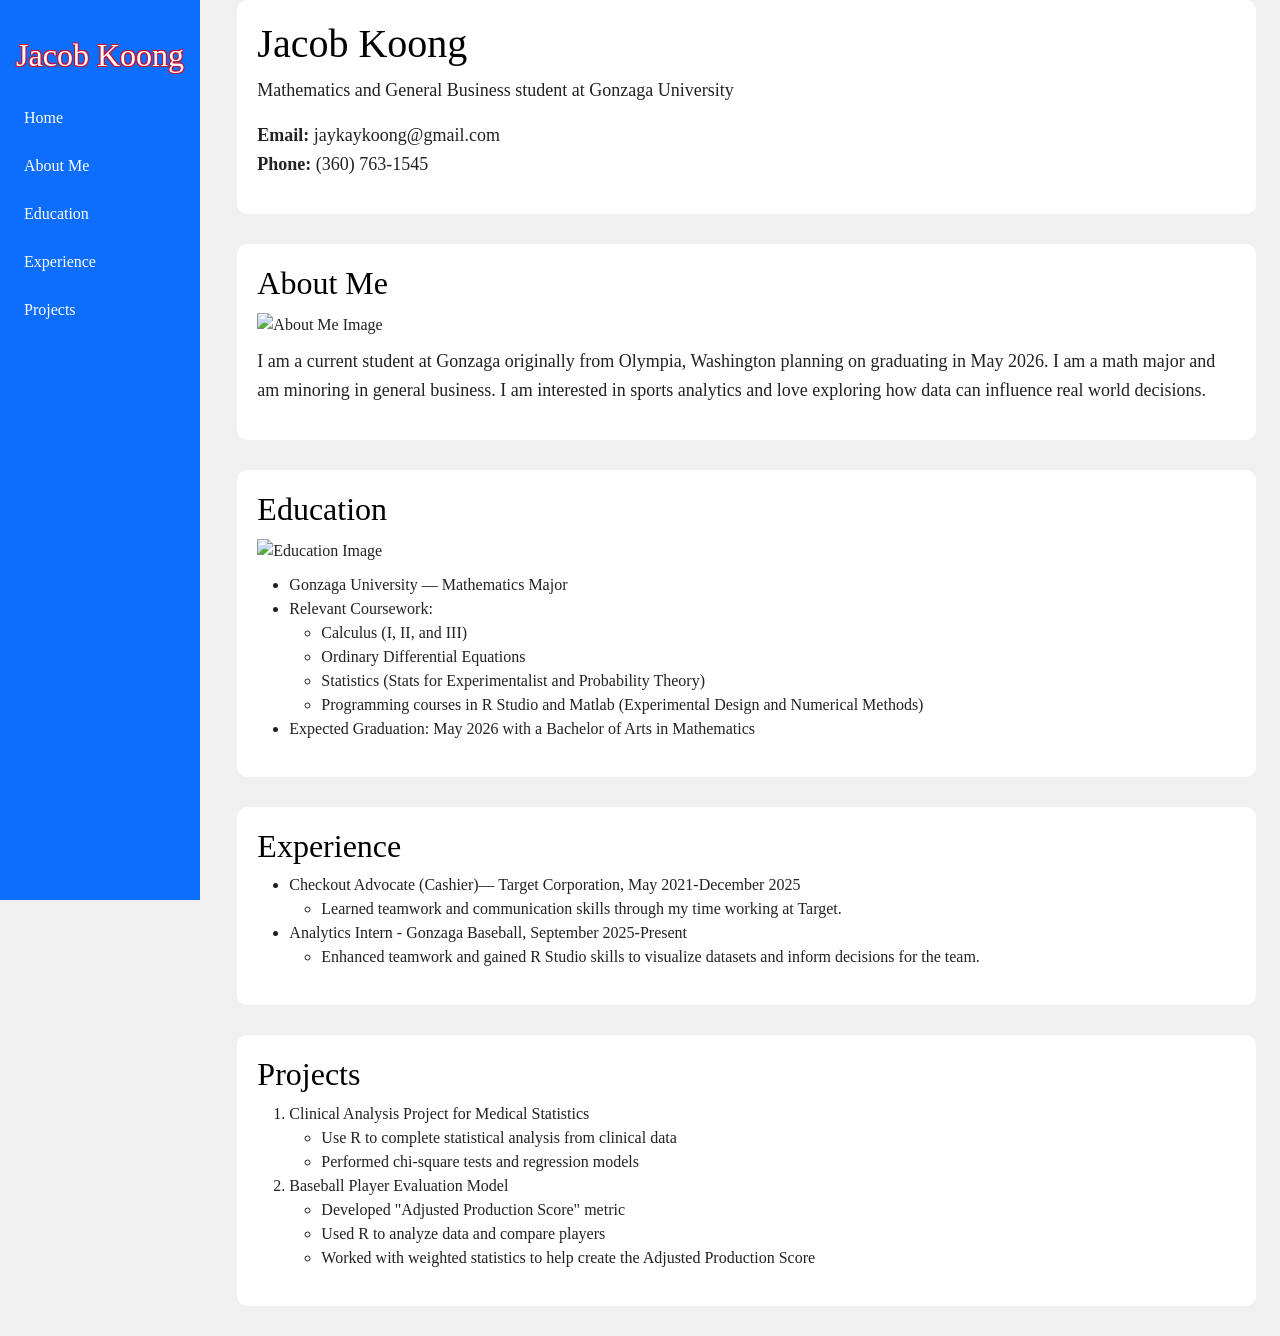
==== index.html @ 12a0ae85 "Rename intex.html to index.html" ====
<!DOCTYPE html>
<html lang="en">
<head>
    <meta charset="UTF-8">
    <title>Jacob Koong - Portfolio</title>

    <!-- Bootstrap CSS -->
    <link href="https://cdn.jsdelivr.net/npm/bootstrap@5.3.2/dist/css/bootstrap.min.css" rel="stylesheet">

    <!-- Custom CSS -->
    <link rel="stylesheet" href="style.css">
</head>
<body>

<!-- Use Bootstrap container-fluid for full-width layout -->
<div class="container-fluid">
    <div class="row">

        <!-- Sidebar -->
        <nav class="col-md-3 col-lg-2 d-md-block bg-primary sidebar collapse">
            <div class="position-sticky pt-3">
                <h2>Jacob Koong</h2>
                <ul class="nav flex-column">
                    <li class="nav-item">
                        <a class="nav-link text-white" href="#home">Home</a>
                    </li>
                    <li class="nav-item">
                        <a class="nav-link text-white" href="#about">About Me</a>
                    </li>
                    <li class="nav-item">
                        <a class="nav-link text-white" href="#education">Education</a>
                    </li>
                    <li class="nav-item">
                        <a class="nav-link text-white" href="#experience">Experience</a>
                    </li>
                    <li class="nav-item">
                        <a class="nav-link text-white" href="#projects">Projects</a>
                    </li>
                </ul>
            </div>
        </nav>

        <!-- Main content -->
        <main class="col-md-9 ms-sm-auto col-lg-10 px-md-4">
            <section id="home">
    <h1>Jacob Koong</h1>
    <p>Mathematics and General Business student at Gonzaga University</p>

    <p>
        <strong>Email:</strong> jaykaykoong@gmail.com <br>
        <strong>Phone:</strong> (360) 763-1545
    </p>
</section>

            <section id="about">
                <h2>About Me</h2>
                <img src="/Users/jacobkoong/Downloads/IMG_3758.jpg" alt="About Me Image" class="section-img img-fluid">
                <p>I am a current student at Gonzaga originally from Olympia, Washington planning on graduating in May 2026. I am a math major and am minoring in general business. I am interested in sports analytics and love exploring how data can influence real world decisions.</p>
            </section>

            <section id="education">
                <h2>Education</h2>
                <img src="/Users/jacobkoong/Downloads/IMG_3834.jpg" alt="Education Image" class="section-img img-fluid">
                <ul>
                    <li>Gonzaga University — Mathematics Major</li>
                    <li>Relevant Coursework:
                        <ul>
                            <li>Calculus (I, II, and III)</li>
                            <li>Ordinary Differential Equations</li>
                            <li>Statistics (Stats for Experimentalist and Probability Theory)</li>
                            <li>Programming courses in R Studio and Matlab (Experimental Design and Numerical Methods)</li>
                        </ul>
                    </li>
                    <li>Expected Graduation: May 2026 with a Bachelor of Arts in Mathematics</li>
                </ul>
            </section>

            <section id="experience">
                <h2>Experience</h2>
                <ul>
                    <li>Checkout Advocate (Cashier)— Target Corporation, May 2021-December 2025
                        <ul>
                            <li>Learned teamwork and communication skills through my time working at Target.</li>
                        </ul>
                    </li>
                    <li>Analytics Intern - Gonzaga Baseball, September 2025-Present
                        <ul>
                            <li>Enhanced teamwork and gained R Studio skills to visualize datasets and inform decisions for the team.</li>
                        </ul>
                    </li>
                </ul>
            </section>

            <section id="projects">
                <h2>Projects</h2>
                <ol>
                    <li>Clinical Analysis Project for Medical Statistics
                        <ul>
                            <li>Use R to complete statistical analysis from clinical data</li>
                            <li>Performed chi-square tests and regression models</li>
                        </ul>
                    </li>
                    <li>Baseball Player Evaluation Model
                        <ul>
                            <li>Developed "Adjusted Production Score" metric</li>
                            <li>Used R to analyze data and compare players</li>
                            <li>Worked with weighted statistics to help create the Adjusted Production Score</li>
                        </ul>
                    </li>
                </ol>
            </section>
        </main>
    </div>
</div>

<!-- Bootstrap JS Bundle -->
<script src="https://cdn.jsdelivr.net/npm/bootstrap@5.3.2/dist/js/bootstrap.bundle.min.js"></script>
</body>
</html>
---- style.css ----
/* General */
body {
    font-family: "Times New Roman", Times, serif;
    margin: 0;
    background-color: #f0f0f0; /* light background for readability */
    color: #222;
}

/* Sidebar */
.sidebar {
    height: 100%;
    width: 200px;
    position: fixed;
    background-color: #041E42; /* Navy blue */
    padding-top: 20px;
}

.sidebar h2 {
    color: white; /* sidebar title text color */
    text-shadow: 
        -1px -1px 0 #C8102E,  
         1px -1px 0 #C8102E,  
        -1px  1px 0 #C8102E,  
         1px  1px 0 #C8102E;  
    text-align: center;
    margin-bottom: 20px;
    font-family: "Times New Roman", Times, serif;
}

.sidebar a {
    display: block;
    color: white;
    padding: 12px;
    text-decoration: none;
    font-family: "Times New Roman", Times, serif;
}

.sidebar a:hover {
    background-color: #C8102E; /* red hover */
}

/* Main content */
.main {
    margin-left: 220px;
    padding: 20px;
}

/* Sections */
section {
    background-color: white;
    padding: 20px;
    margin-bottom: 30px;
    border-radius: 10px;
}

/* Headings in sections */
h1, h2 {
    color: black; /* black headings in sections */
    font-family: "Times New Roman", Times, serif;
}

/* Paragraph text */
p {
    font-size: 18px; 
    line-height: 1.6; 
}

/* Images in sections */
.section-img {
    width: 100%;
    max-width: 500px;
    display: block;
    margin: 10px 0;
}
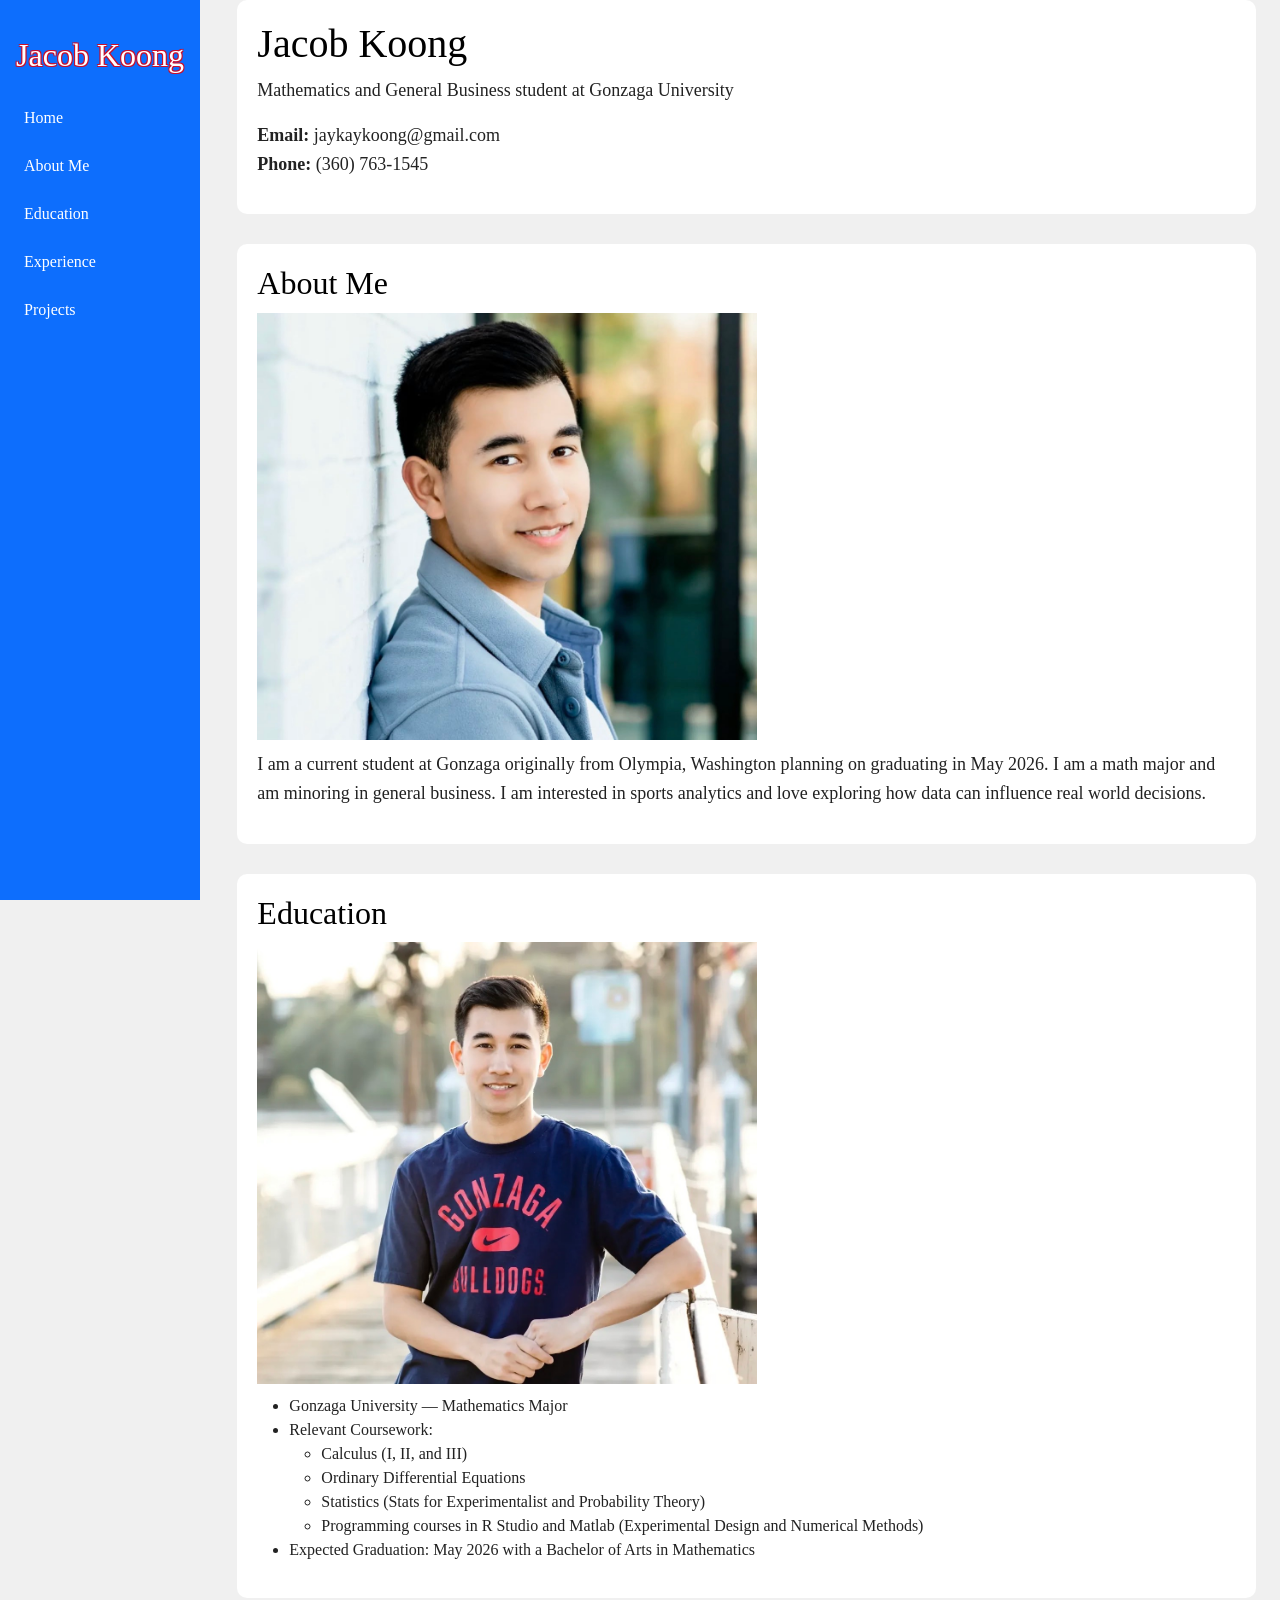
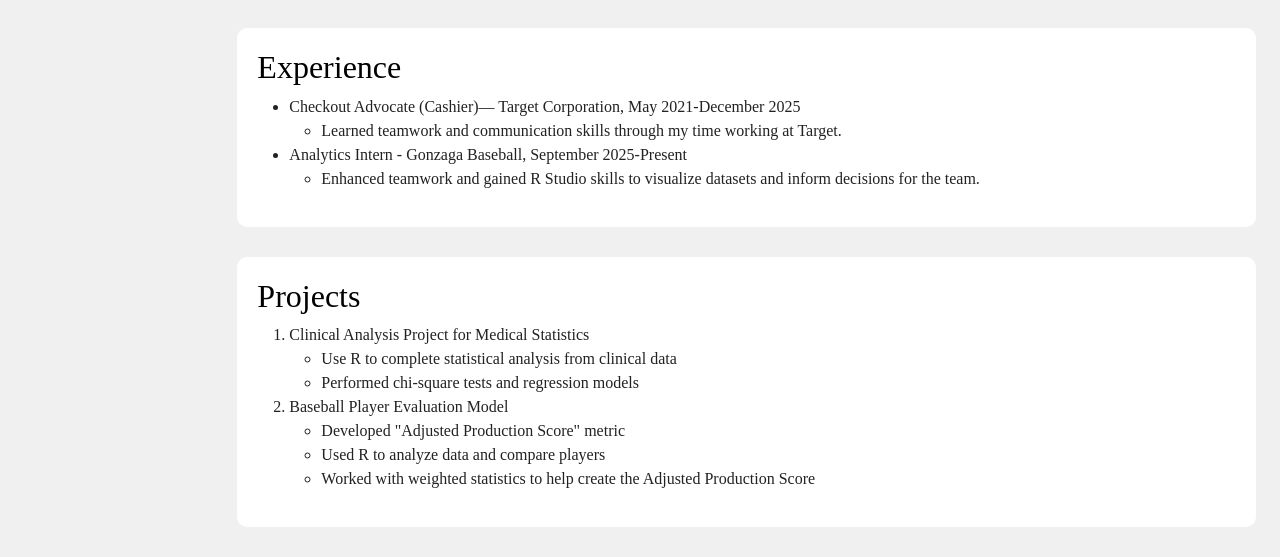
==== commit 599dd1d4: "Update index.html" ====
--- a/index.html
+++ b/index.html
@@ -54,13 +54,13 @@
 
             <section id="about">
                 <h2>About Me</h2>
-                <img src="/Users/jacobkoong/Downloads/IMG_3758.jpg" alt="About Me Image" class="section-img img-fluid">
+                <img src="IMG_3758.jpg" alt="About Me Image" class="section-img img-fluid">
                 <p>I am a current student at Gonzaga originally from Olympia, Washington planning on graduating in May 2026. I am a math major and am minoring in general business. I am interested in sports analytics and love exploring how data can influence real world decisions.</p>
             </section>
 
             <section id="education">
                 <h2>Education</h2>
-                <img src="/Users/jacobkoong/Downloads/IMG_3834.jpg" alt="Education Image" class="section-img img-fluid">
+                <img src="IMG_3834.jpg" alt="Education Image" class="section-img img-fluid">
                 <ul>
                     <li>Gonzaga University — Mathematics Major</li>
                     <li>Relevant Coursework:
